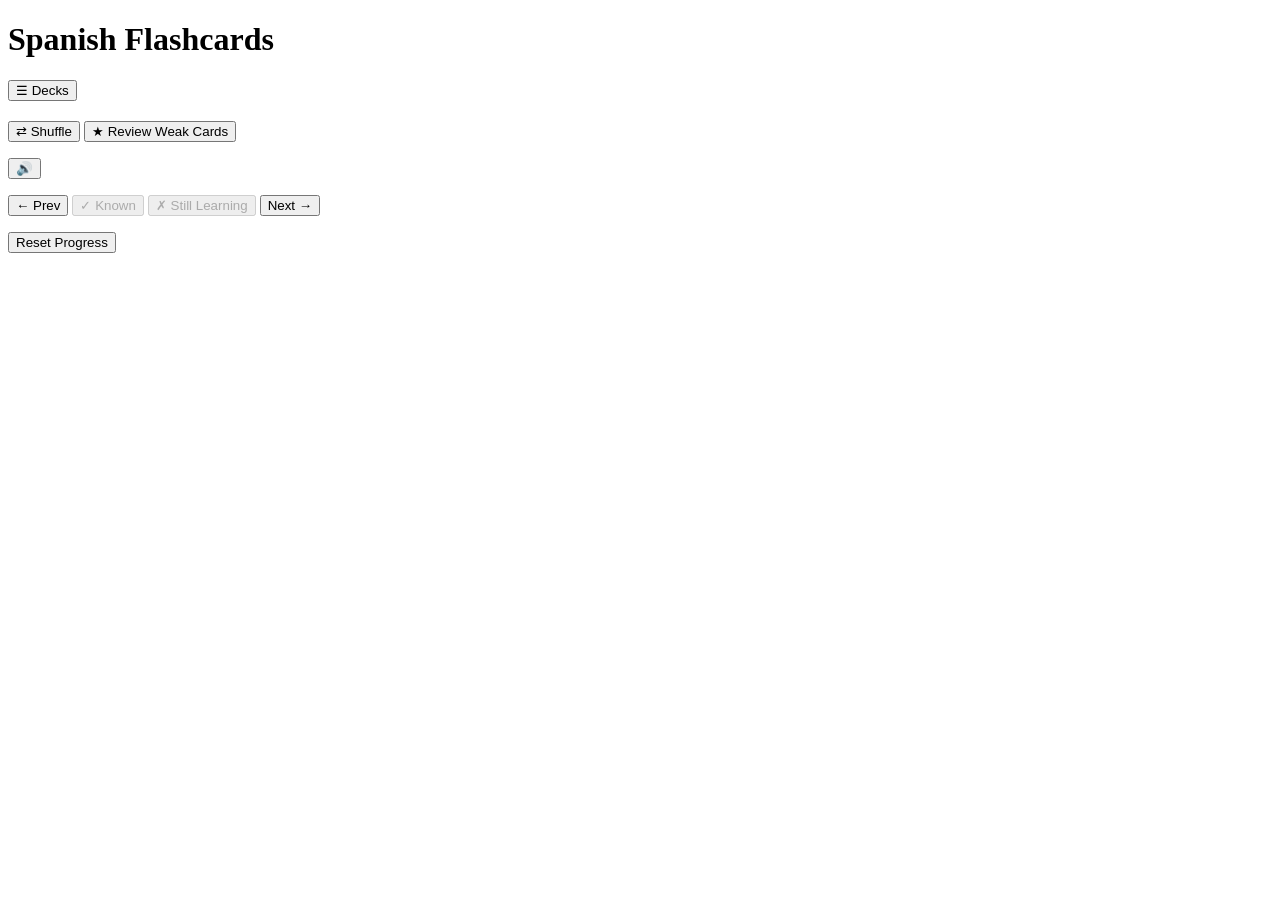
==== index.html @ f6c3987b "Build index.html" ====
<!DOCTYPE html>
<html lang="en">
<head>
  <meta charset="UTF-8">
  <meta name="viewport" content="width=device-width, initial-scale=1.0">
  <title>Spanish Flashcards</title>
  <link rel="stylesheet" href="style.css">
</head>
<body>

  <header class="app-header">
    <h1 class="app-header__title">Spanish Flashcards</h1>
    <button class="btn btn--nav-toggle" id="nav-toggle" aria-expanded="false" aria-controls="navigator">
      ☰ Decks
    </button>
  </header>

  <div class="app-layout">

    <!-- Navigator: category/subcategory tree, built dynamically by app.js -->
    <nav id="navigator" class="nav" aria-label="Deck navigation">
      <!-- Populated by renderNavigator() -->
    </nav>

    <!-- Viewport: active card and all study controls -->
    <main id="viewport" class="viewport">

      <!-- Deck header: title, review button, shuffle toggle -->
      <div class="deck-header">
        <h2 class="deck-header__title" id="deck-title">
          <!-- Populated by activateDeck() -->
        </h2>
        <div class="deck-header__controls">
          <button
            class="btn btn--shuffle"
            id="btn-shuffle"
            aria-pressed="false"
            title="Shuffle cards"
          >
            ⇄ Shuffle
          </button>
          <button
            class="btn btn--review"
            id="btn-review"
            title="No cards marked as Still Learning in this deck"
          >
            ★ Review Weak Cards
          </button>
        </div>
      </div>

      <!-- Review mode label -->
      <div class="review-mode-label" id="review-mode-label" hidden>
        Review Mode
      </div>

      <!-- Flippable card -->
      <div class="card" id="card" role="button" tabindex="0" aria-label="Flashcard — click or press Space to flip">
        <div class="card__inner">
          <div class="card__front">
            <!-- Front text populated by renderCard() -->
            <p class="card__text" id="card-front-text"></p>
            <button class="btn btn--speaker" id="btn-speaker" aria-label="Hear pronunciation" title="Hear pronunciation">
              🔊
            </button>
          </div>
          <div class="card__back">
            <!-- Back text and optional fields populated by renderCard() -->
            <p class="card__text" id="card-back-text"></p>
            <p class="card__example" id="card-example"></p>
            <p class="card__translation" id="card-translation"></p>
          </div>
        </div>
      </div>

      <!-- Controls bar: Prev, Next, Known, Still Learning -->
      <div class="controls" id="controls">
        <button class="btn btn--nav-card" id="btn-prev" aria-label="Previous card">
          ← Prev
        </button>
        <button class="btn btn--known" id="btn-known" disabled aria-label="Mark as known">
          ✓ Known
        </button>
        <button class="btn btn--learning" id="btn-learning" disabled aria-label="Mark as still learning">
          ✗ Still Learning
        </button>
        <button class="btn btn--nav-card" id="btn-next" aria-label="Next card">
          Next →
        </button>
      </div>

      <!-- Progress indicator: "Card N of M" -->
      <p class="progress-indicator" id="progress-indicator" aria-live="polite">
        <!-- Populated by renderProgressIndicator() -->
      </p>

      <!-- Deck complete screen -->
      <div class="deck-complete" id="deck-complete" hidden>
        <p class="deck-complete__message">🎉 Deck complete!</p>
        <div class="deck-complete__actions">
          <button class="btn btn--restart" id="btn-restart">
            ↺ Restart
          </button>
          <button class="btn btn--review-complete" id="btn-review-complete">
            ★ Review Weak Cards
          </button>
        </div>
      </div>

      <!-- Reset Progress button -->
      <div class="reset-area">
        <button class="btn btn--reset" id="btn-reset" title="Clear all progress for all decks">
          Reset Progress
        </button>
      </div>

    </main>

  </div>

  <!-- Error region: shown when cards.json fails to load -->
  <div id="error-message" class="error-message" hidden role="alert">
    <!-- Populated by renderError() -->
  </div>

  <script defer src="app.js"></script>
</body>
</html>
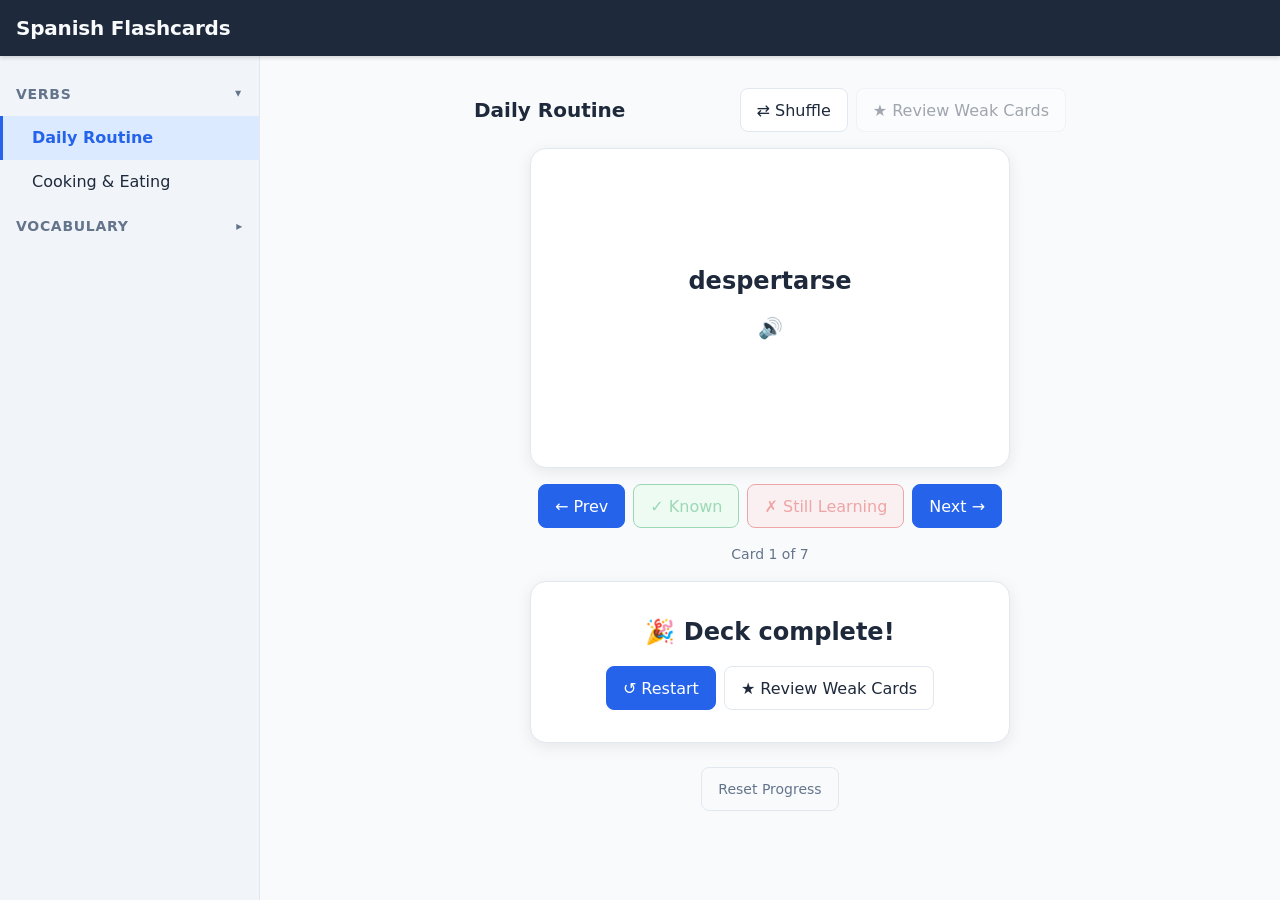
==== commit 9f3204eb: "Complete all tasks" ====
--- a/index.html
+++ b/index.html
@@ -21,6 +21,9 @@
     <nav id="navigator" class="nav" aria-label="Deck navigation">
       <!-- Populated by renderNavigator() -->
     </nav>
+
+    <!-- Mobile nav backdrop overlay -->
+    <div id="nav-backdrop" class="nav-backdrop" aria-hidden="true"></div>
 
     <!-- Viewport: active card and all study controls -->
     <main id="viewport" class="viewport">
--- a/style.css
+++ b/style.css
@@ -0,0 +1,642 @@
+/* ============================================================
+   Spanish Flashcard App — style.css
+   Mobile-first, vanilla CSS, no external dependencies
+   ============================================================ */
+
+/* ------------------------------------------------------------
+   1. Custom Properties (design tokens)
+   ------------------------------------------------------------ */
+:root {
+  /* Colors */
+  --color-primary:   #2563eb;
+  --color-primary-hover: #1d4ed8;
+  --color-bg:        #f8fafc;
+  --color-card:      #ffffff;
+  --color-text:      #1e293b;
+  --color-text-muted:#64748b;
+  --color-known:     #16a34a;
+  --color-known-bg:  #dcfce7;
+  --color-learning:  #dc2626;
+  --color-learning-bg:#fee2e2;
+  --color-border:    #e2e8f0;
+  --color-header-bg: #1e293b;
+  --color-header-text:#f8fafc;
+  --color-nav-bg:    #f1f5f9;
+  --color-nav-active:#dbeafe;
+  --color-overlay:   rgba(0, 0, 0, 0.4);
+
+  /* Spacing */
+  --space-xs:  4px;
+  --space-sm:  8px;
+  --space-md:  16px;
+  --space-lg:  24px;
+  --space-xl:  32px;
+  --space-2xl: 48px;
+
+  /* Radii */
+  --radius-card:   16px;
+  --radius-btn:    8px;
+  --radius-badge:  12px;
+  --radius-sm:     4px;
+
+  /* Typography */
+  --font-base:  system-ui, -apple-system, sans-serif;
+  --text-sm:    0.875rem;
+  --text-base:  1rem;
+  --text-lg:    1.125rem;
+  --text-xl:    1.25rem;
+  --text-2xl:   1.5rem;
+  --text-3xl:   2rem;
+
+  /* Card flip */
+  --flip-duration: 400ms;
+  --card-perspective: 1000px;
+
+  /* Layout */
+  --nav-width: 260px;
+  --header-height: 56px;
+}
+
+/* ------------------------------------------------------------
+   2. Reset & Base
+   ------------------------------------------------------------ */
+*, *::before, *::after {
+  box-sizing: border-box;
+  margin: 0;
+  padding: 0;
+}
+
+html {
+  font-size: 16px; /* base — satisfies Req 12.4 */
+}
+
+body {
+  font-family: var(--font-base);
+  font-size: var(--text-base);
+  color: var(--color-text);
+  background: var(--color-bg);
+  min-height: 100vh;
+  line-height: 1.5;
+}
+
+button {
+  font-family: inherit;
+  font-size: var(--text-base);
+  cursor: pointer;
+  border: none;
+  background: none;
+}
+
+/* ------------------------------------------------------------
+   3. App Header
+   ------------------------------------------------------------ */
+.app-header {
+  position: sticky;
+  top: 0;
+  z-index: 100;
+  display: flex;
+  align-items: center;
+  justify-content: space-between;
+  height: var(--header-height);
+  padding: 0 var(--space-md);
+  background: var(--color-header-bg);
+  color: var(--color-header-text);
+  box-shadow: 0 2px 4px rgba(0,0,0,0.15);
+}
+
+.app-header__title {
+  font-size: var(--text-xl);
+  font-weight: 700;
+  letter-spacing: -0.01em;
+}
+
+/* ------------------------------------------------------------
+   4. App Layout — mobile-first (375px base)
+   ------------------------------------------------------------ */
+.app-layout {
+  display: flex;
+  flex-direction: column;
+  min-height: calc(100vh - var(--header-height));
+}
+
+/* ------------------------------------------------------------
+   5. Navigator — mobile: off-canvas overlay
+   ------------------------------------------------------------ */
+.nav {
+  position: fixed;
+  top: var(--header-height);
+  left: 0;
+  bottom: 0;
+  width: var(--nav-width);
+  background: var(--color-nav-bg);
+  border-right: 1px solid var(--color-border);
+  overflow-y: auto;
+  padding: var(--space-md) 0;
+  z-index: 90;
+
+  /* Hidden off-screen by default on mobile */
+  transform: translateX(-100%);
+  transition: transform 240ms ease;
+}
+
+/* Nav open state (toggled by JS adding .nav--open) */
+.nav--open {
+  transform: translateX(0);
+}
+
+/* Backdrop overlay when nav is open on mobile */
+.nav-backdrop {
+  display: none;
+  position: fixed;
+  inset: 0;
+  background: var(--color-overlay);
+  z-index: 80;
+}
+
+.nav-backdrop--visible {
+  display: block;
+}
+
+/* Category rows */
+.nav__category {
+  padding: var(--space-sm) var(--space-md);
+  font-weight: 600;
+  font-size: var(--text-sm);
+  text-transform: uppercase;
+  letter-spacing: 0.05em;
+  color: var(--color-text-muted);
+  cursor: pointer;
+  display: flex;
+  align-items: center;
+  justify-content: space-between;
+  user-select: none;
+  min-height: 44px; /* touch target */
+}
+
+.nav__category::after {
+  content: '▸';
+  font-size: 0.75rem;
+  transition: transform 200ms ease;
+}
+
+.nav__category--open::after {
+  transform: rotate(90deg);
+}
+
+/* Subcategory list — hidden until category is open */
+.nav__subcategory-list {
+  display: none;
+  list-style: none;
+}
+
+.nav__category--open + .nav__subcategory-list {
+  display: block;
+}
+
+/* Subcategory rows */
+.nav__subcategory {
+  display: flex;
+  align-items: center;
+  justify-content: space-between;
+  padding: var(--space-sm) var(--space-md) var(--space-sm) var(--space-xl);
+  font-size: var(--text-base);
+  color: var(--color-text);
+  cursor: pointer;
+  min-height: 44px; /* touch target */
+  transition: background 150ms ease;
+}
+
+.nav__subcategory:hover {
+  background: var(--color-border);
+}
+
+.nav__subcategory--active {
+  background: var(--color-nav-active);
+  color: var(--color-primary);
+  font-weight: 600;
+  border-left: 3px solid var(--color-primary);
+  padding-left: calc(var(--space-xl) - 3px);
+}
+
+/* Badge group inside nav subcategory */
+.nav__badges {
+  display: flex;
+  gap: var(--space-xs);
+  flex-shrink: 0;
+}
+
+/* ------------------------------------------------------------
+   6. Badges
+   ------------------------------------------------------------ */
+.badge {
+  display: inline-flex;
+  align-items: center;
+  justify-content: center;
+  min-width: 22px;
+  height: 20px;
+  padding: 0 var(--space-xs);
+  border-radius: var(--radius-badge);
+  font-size: 0.75rem;
+  font-weight: 600;
+  line-height: 1;
+}
+
+.badge--known {
+  background: var(--color-known-bg);
+  color: var(--color-known);
+}
+
+.badge--learning {
+  background: var(--color-learning-bg);
+  color: var(--color-learning);
+}
+
+/* ------------------------------------------------------------
+   7. Viewport — main study area
+   ------------------------------------------------------------ */
+.viewport {
+  flex: 1;
+  display: flex;
+  flex-direction: column;
+  align-items: center;
+  padding: var(--space-lg) var(--space-md);
+  gap: var(--space-md);
+  max-width: 640px;
+  width: 100%;
+  margin: 0 auto;
+}
+
+/* ------------------------------------------------------------
+   8. Deck Header
+   ------------------------------------------------------------ */
+.deck-header {
+  width: 100%;
+  display: flex;
+  flex-direction: column;
+  gap: var(--space-sm);
+  align-items: flex-start;
+}
+
+.deck-header__title {
+  font-size: var(--text-xl);
+  font-weight: 700;
+  color: var(--color-text);
+}
+
+.deck-header__controls {
+  display: flex;
+  gap: var(--space-sm);
+  flex-wrap: wrap;
+}
+
+/* Review mode label */
+.review-mode-label {
+  width: 100%;
+  text-align: center;
+  font-size: var(--text-sm);
+  font-weight: 600;
+  color: var(--color-primary);
+  background: var(--color-nav-active);
+  border: 1px solid var(--color-primary);
+  border-radius: var(--radius-sm);
+  padding: var(--space-xs) var(--space-sm);
+}
+
+/* ------------------------------------------------------------
+   9. Card — 3D flip
+   ------------------------------------------------------------ */
+.card {
+  width: 100%;
+  max-width: 480px;
+  aspect-ratio: 3 / 2;
+  perspective: var(--card-perspective); /* Req 4.3 */
+  cursor: pointer;
+  outline: none;
+}
+
+.card:focus-visible {
+  outline: 3px solid var(--color-primary);
+  outline-offset: 4px;
+  border-radius: var(--radius-card);
+}
+
+.card__inner {
+  position: relative;
+  width: 100%;
+  height: 100%;
+  transform-style: preserve-3d;           /* Req 4.3 */
+  transition: transform var(--flip-duration) ease; /* 400ms — within 300–500ms range, Req 4.4 */
+  border-radius: var(--radius-card);
+}
+
+/* Flipped state */
+.card--flipped .card__inner {
+  transform: rotateY(180deg);
+}
+
+.card__front,
+.card__back {
+  position: absolute;
+  inset: 0;
+  display: flex;
+  flex-direction: column;
+  align-items: center;
+  justify-content: center;
+  gap: var(--space-sm);
+  padding: var(--space-lg);
+  background: var(--color-card);
+  border-radius: var(--radius-card);
+  border: 1px solid var(--color-border);
+  box-shadow: 0 4px 16px rgba(0,0,0,0.08);
+  backface-visibility: hidden;            /* Req 4.3 */
+  -webkit-backface-visibility: hidden;
+  overflow: hidden;
+}
+
+.card__back {
+  transform: rotateY(180deg);             /* Req 4.3 */
+}
+
+.card__text {
+  font-size: var(--text-2xl);
+  font-weight: 700;
+  text-align: center;
+  color: var(--color-text);
+  line-height: 1.3;
+}
+
+.card__example {
+  font-size: var(--text-base);
+  color: var(--color-text-muted);
+  text-align: center;
+  font-style: italic;
+}
+
+.card__translation {
+  font-size: var(--text-sm);
+  color: var(--color-text-muted);
+  text-align: center;
+}
+
+/* ------------------------------------------------------------
+   10. Controls Bar
+   ------------------------------------------------------------ */
+.controls {
+  display: flex;
+  gap: var(--space-sm);
+  flex-wrap: wrap;
+  justify-content: center;
+  width: 100%;
+}
+
+/* ------------------------------------------------------------
+   11. Buttons — base + variants
+   ------------------------------------------------------------ */
+.btn {
+  display: inline-flex;
+  align-items: center;
+  justify-content: center;
+  gap: var(--space-xs);
+  min-width: 44px;   /* Req 12.3 */
+  min-height: 44px;  /* Req 12.3 */
+  padding: var(--space-sm) var(--space-md);
+  border-radius: var(--radius-btn);
+  font-size: var(--text-base);
+  font-weight: 500;
+  border: 1px solid var(--color-border);
+  background: var(--color-card);
+  color: var(--color-text);
+  transition: background 150ms ease, color 150ms ease, border-color 150ms ease, opacity 150ms ease;
+  white-space: nowrap;
+}
+
+.btn:hover:not(:disabled) {
+  background: var(--color-border);
+}
+
+.btn:focus-visible {
+  outline: 3px solid var(--color-primary);
+  outline-offset: 2px;
+}
+
+/* Nav toggle (hamburger) — header */
+.btn--nav-toggle {
+  background: transparent;
+  border-color: rgba(255,255,255,0.3);
+  color: var(--color-header-text);
+}
+
+.btn--nav-toggle:hover {
+  background: rgba(255,255,255,0.1);
+}
+
+/* Card nav (Prev / Next) */
+.btn--nav-card {
+  background: var(--color-primary);
+  border-color: var(--color-primary);
+  color: #fff;
+}
+
+.btn--nav-card:hover:not(:disabled) {
+  background: var(--color-primary-hover);
+  border-color: var(--color-primary-hover);
+}
+
+/* Known */
+.btn--known {
+  background: var(--color-known-bg);
+  border-color: var(--color-known);
+  color: var(--color-known);
+}
+
+.btn--known:hover:not(:disabled) {
+  background: var(--color-known);
+  color: #fff;
+}
+
+/* Still Learning */
+.btn--learning {
+  background: var(--color-learning-bg);
+  border-color: var(--color-learning);
+  color: var(--color-learning);
+}
+
+.btn--learning:hover:not(:disabled) {
+  background: var(--color-learning);
+  color: #fff;
+}
+
+/* Shuffle toggle */
+.btn--shuffle {
+  background: var(--color-card);
+  border-color: var(--color-border);
+}
+
+.btn--shuffle[aria-pressed="true"] {
+  background: var(--color-primary);
+  border-color: var(--color-primary);
+  color: #fff;
+}
+
+/* Review Weak Cards */
+.btn--review,
+.btn--review-complete {
+  background: var(--color-card);
+  border-color: var(--color-border);
+}
+
+.btn--review:hover:not(:disabled),
+.btn--review-complete:hover:not(:disabled) {
+  background: var(--color-nav-active);
+  border-color: var(--color-primary);
+  color: var(--color-primary);
+}
+
+/* Speaker */
+.btn--speaker {
+  background: transparent;
+  border: none;
+  font-size: var(--text-xl);
+  padding: var(--space-xs);
+  min-width: 44px;
+  min-height: 44px;
+}
+
+/* Restart */
+.btn--restart {
+  background: var(--color-primary);
+  border-color: var(--color-primary);
+  color: #fff;
+}
+
+.btn--restart:hover:not(:disabled) {
+  background: var(--color-primary-hover);
+}
+
+/* Reset Progress */
+.btn--reset {
+  background: transparent;
+  border-color: var(--color-border);
+  color: var(--color-text-muted);
+  font-size: var(--text-sm);
+}
+
+.btn--reset:hover:not(:disabled) {
+  border-color: var(--color-learning);
+  color: var(--color-learning);
+}
+
+/* Disabled state — Req 9.4 */
+.btn--disabled,
+.btn:disabled {
+  opacity: 0.4;
+  cursor: not-allowed;
+  pointer-events: none;
+}
+
+/* Hide speaker when SpeechSynthesis unavailable — Req 10.3 */
+body.no-speech .btn--speaker {
+  display: none;
+}
+
+/* ------------------------------------------------------------
+   12. Progress Indicator
+   ------------------------------------------------------------ */
+.progress-indicator {
+  font-size: var(--text-sm);
+  color: var(--color-text-muted);
+  text-align: center;
+}
+
+/* ------------------------------------------------------------
+   13. Deck Complete Screen
+   ------------------------------------------------------------ */
+.deck-complete {
+  display: flex;
+  flex-direction: column;
+  align-items: center;
+  gap: var(--space-md);
+  padding: var(--space-xl);
+  background: var(--color-card);
+  border: 1px solid var(--color-border);
+  border-radius: var(--radius-card);
+  box-shadow: 0 4px 16px rgba(0,0,0,0.08);
+  width: 100%;
+  max-width: 480px;
+  text-align: center;
+}
+
+.deck-complete__message {
+  font-size: var(--text-2xl);
+  font-weight: 700;
+}
+
+.deck-complete__actions {
+  display: flex;
+  gap: var(--space-sm);
+  flex-wrap: wrap;
+  justify-content: center;
+}
+
+/* ------------------------------------------------------------
+   14. Reset Area
+   ------------------------------------------------------------ */
+.reset-area {
+  width: 100%;
+  display: flex;
+  justify-content: center;
+  padding-top: var(--space-sm);
+}
+
+/* ------------------------------------------------------------
+   15. Error Message
+   ------------------------------------------------------------ */
+.error-message {
+  max-width: 480px;
+  margin: var(--space-2xl) auto;
+  padding: var(--space-lg);
+  background: var(--color-learning-bg);
+  border: 1px solid var(--color-learning);
+  border-radius: var(--radius-card);
+  color: var(--color-learning);
+  font-size: var(--text-base);
+  text-align: center;
+}
+
+/* ------------------------------------------------------------
+   16. Desktop layout — @media (min-width: 768px)
+   ------------------------------------------------------------ */
+@media (min-width: 768px) {
+  /* Nav becomes a persistent sidebar — Req 12.5 */
+  .nav {
+    position: sticky;
+    top: var(--header-height);
+    height: calc(100vh - var(--header-height));
+    transform: translateX(0); /* always visible */
+    flex-shrink: 0;
+    width: var(--nav-width);
+  }
+
+  /* Hide the hamburger toggle on desktop */
+  .btn--nav-toggle {
+    display: none;
+  }
+
+  /* Side-by-side layout */
+  .app-layout {
+    flex-direction: row;
+    align-items: flex-start;
+  }
+
+  /* Viewport fills remaining space */
+  .viewport {
+    padding: var(--space-xl) var(--space-lg);
+  }
+
+  /* Deck header goes horizontal */
+  .deck-header {
+    flex-direction: row;
+    align-items: center;
+    justify-content: space-between;
+  }
+}
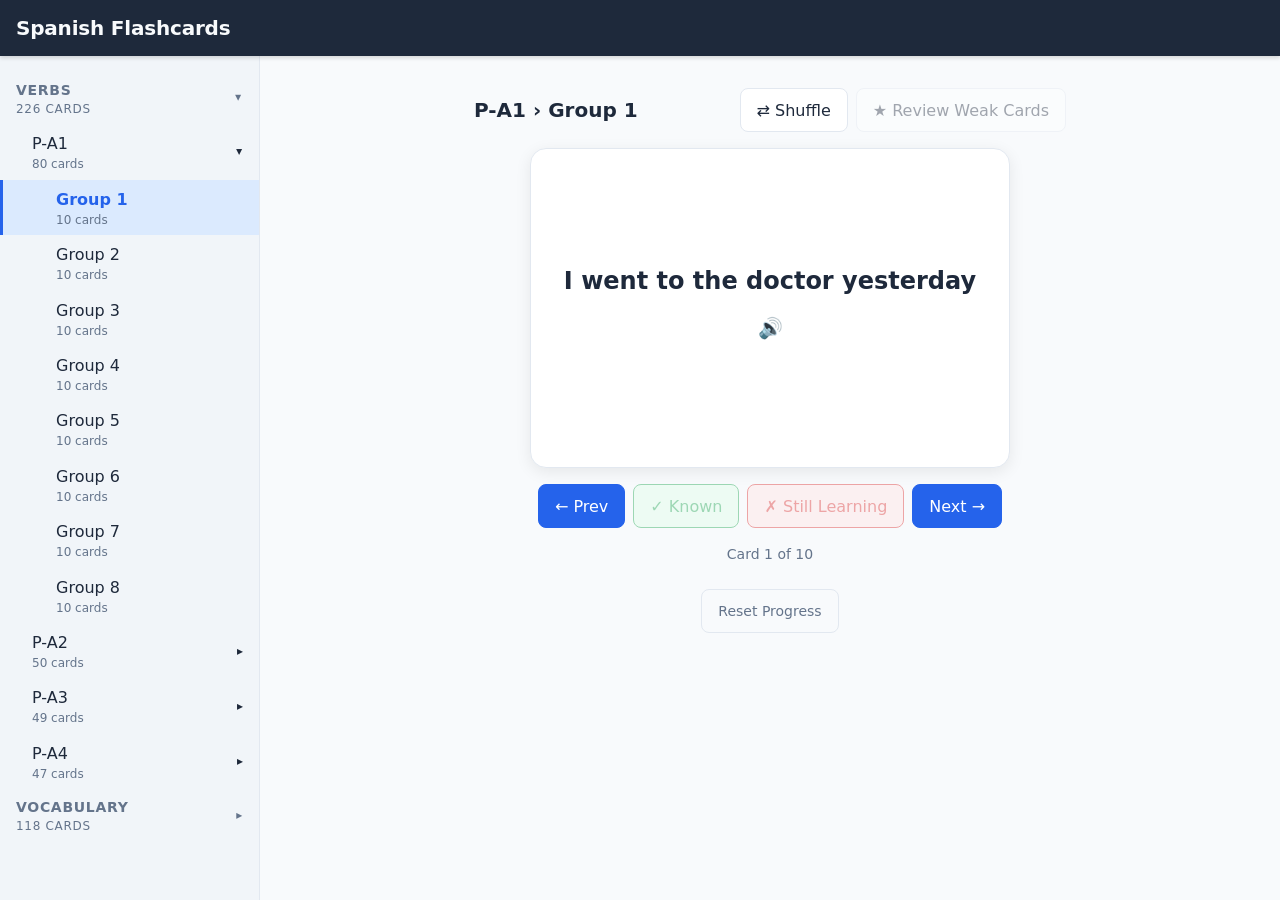
==== commit 9732d230: "Add P-A3/P-A4 decks, collapsible nav groups, front example field, remove deck complete screen" ====
--- a/index.html
+++ b/index.html
@@ -63,6 +63,7 @@
           <div class="card__front">
             <!-- Front text populated by renderCard() -->
             <p class="card__text" id="card-front-text"></p>
+            <p class="card__front-example" id="card-front-example"></p>
             <button class="btn btn--speaker" id="btn-speaker" aria-label="Hear pronunciation" title="Hear pronunciation">
               🔊
             </button>
@@ -97,19 +98,6 @@
         <!-- Populated by renderProgressIndicator() -->
       </p>
 
-      <!-- Deck complete screen -->
-      <div class="deck-complete" id="deck-complete" hidden>
-        <p class="deck-complete__message">🎉 Deck complete!</p>
-        <div class="deck-complete__actions">
-          <button class="btn btn--restart" id="btn-restart">
-            ↺ Restart
-          </button>
-          <button class="btn btn--review-complete" id="btn-review-complete">
-            ★ Review Weak Cards
-          </button>
-        </div>
-      </div>
-
       <!-- Reset Progress button -->
       <div class="reset-area">
         <button class="btn btn--reset" id="btn-reset" title="Clear all progress for all decks">
--- a/style.css
+++ b/style.css
@@ -196,7 +196,7 @@
 /* Subcategory rows */
 .nav__subcategory {
   display: flex;
-  align-items: center;
+  align-items: flex-start;
   justify-content: space-between;
   padding: var(--space-sm) var(--space-md) var(--space-sm) var(--space-xl);
   font-size: var(--text-base);
@@ -210,6 +210,15 @@
   background: var(--color-border);
 }
 
+/* Don't apply hover background to the whole expandable wrapper — only its header row */
+.nav__subcategory--expandable:hover {
+  background: none;
+}
+
+.nav__subcategory--expandable > .nav__label:hover {
+  background: var(--color-border);
+}
+
 .nav__subcategory--active {
   background: var(--color-nav-active);
   color: var(--color-primary);
@@ -218,11 +227,96 @@
   padding-left: calc(var(--space-xl) - 3px);
 }
 
+/* Expandable subcategory (main sections like P-A1-1) */
+.nav__subcategory--expandable {
+  flex-direction: column;  /* stack: header row on top, subdeck list below */
+  align-items: stretch;
+  padding: 0;              /* padding moved to the inner header row */
+}
+
+/* Inner header row for expandable items (holds the label + arrow) */
+.nav__subcategory--expandable > .nav__label {
+  display: flex;
+  flex-direction: column;
+  padding: var(--space-sm) var(--space-md) var(--space-sm) var(--space-xl);
+  min-height: 44px;
+  justify-content: center;
+  position: relative;
+}
+
+.nav__subcategory--expandable > .nav__label::after {
+  content: '▸';
+  font-size: 0.75rem;
+  transition: transform 200ms ease;
+  position: absolute;
+  right: var(--space-md);
+  top: 50%;
+  transform: translateY(-50%);
+}
+
+.nav__subcategory--open > .nav__label::after {
+  transform: translateY(-50%) rotate(90deg);
+}
+
+/* Sub-deck list (for groups within sections) */
+.nav__subdeck-list {
+  display: none;
+  list-style: none;
+}
+
+.nav__subcategory--open .nav__subdeck-list {
+  display: block;
+}
+
+/* Sub-deck rows (Group 1, Group 2, etc.) — indented one level deeper than sections */
+.nav__subdeck {
+  display: flex;
+  align-items: flex-start;
+  justify-content: space-between;
+  padding: var(--space-sm) var(--space-md) var(--space-sm) calc(var(--space-xl) + var(--space-lg));
+  font-size: var(--text-base);
+  color: var(--color-text);
+  cursor: pointer;
+  min-height: 44px; /* touch target */
+  transition: background 150ms ease;
+}
+
+.nav__subdeck:hover {
+  background: var(--color-border);
+}
+
+.nav__subdeck--active {
+  background: var(--color-nav-active);
+  color: var(--color-primary);
+  font-weight: 600;
+  border-left: 3px solid var(--color-primary);
+  padding-left: calc(var(--space-xl) + var(--space-lg) - 3px);
+}
+
 /* Badge group inside nav subcategory */
 .nav__badges {
   display: flex;
   gap: var(--space-xs);
   flex-shrink: 0;
+  padding-top: 2px; /* nudge badges to align with the name text */
+}
+
+/* Label wrapper — stacks name above count */
+.nav__label {
+  display: flex;
+  flex-direction: column;
+  align-items: flex-start;
+  gap: 1px;
+  min-width: 0;
+  flex: 1; /* take available space, leaving room for the arrow */
+}
+
+/* Card count label beneath subcategory and category names */
+.nav__count {
+  font-size: 0.75rem;
+  color: var(--color-text-muted);
+  font-weight: 400;
+  line-height: 1.2;
 }
 
 /* ------------------------------------------------------------
@@ -366,6 +460,13 @@
 }
 
 .card__example {
+  font-size: var(--text-base);
+  color: var(--color-text-muted);
+  text-align: center;
+  font-style: italic;
+}
+
+.card__front-example {
   font-size: var(--text-base);
   color: var(--color-text-muted);
   text-align: center;
@@ -549,36 +650,6 @@
 }
 
 /* ------------------------------------------------------------
-   13. Deck Complete Screen
-   ------------------------------------------------------------ */
-.deck-complete {
-  display: flex;
-  flex-direction: column;
-  align-items: center;
-  gap: var(--space-md);
-  padding: var(--space-xl);
-  background: var(--color-card);
-  border: 1px solid var(--color-border);
-  border-radius: var(--radius-card);
-  box-shadow: 0 4px 16px rgba(0,0,0,0.08);
-  width: 100%;
-  max-width: 480px;
-  text-align: center;
-}
-
-.deck-complete__message {
-  font-size: var(--text-2xl);
-  font-weight: 700;
-}
-
-.deck-complete__actions {
-  display: flex;
-  gap: var(--space-sm);
-  flex-wrap: wrap;
-  justify-content: center;
-}
-
-/* ------------------------------------------------------------
    14. Reset Area
    ------------------------------------------------------------ */
 .reset-area {
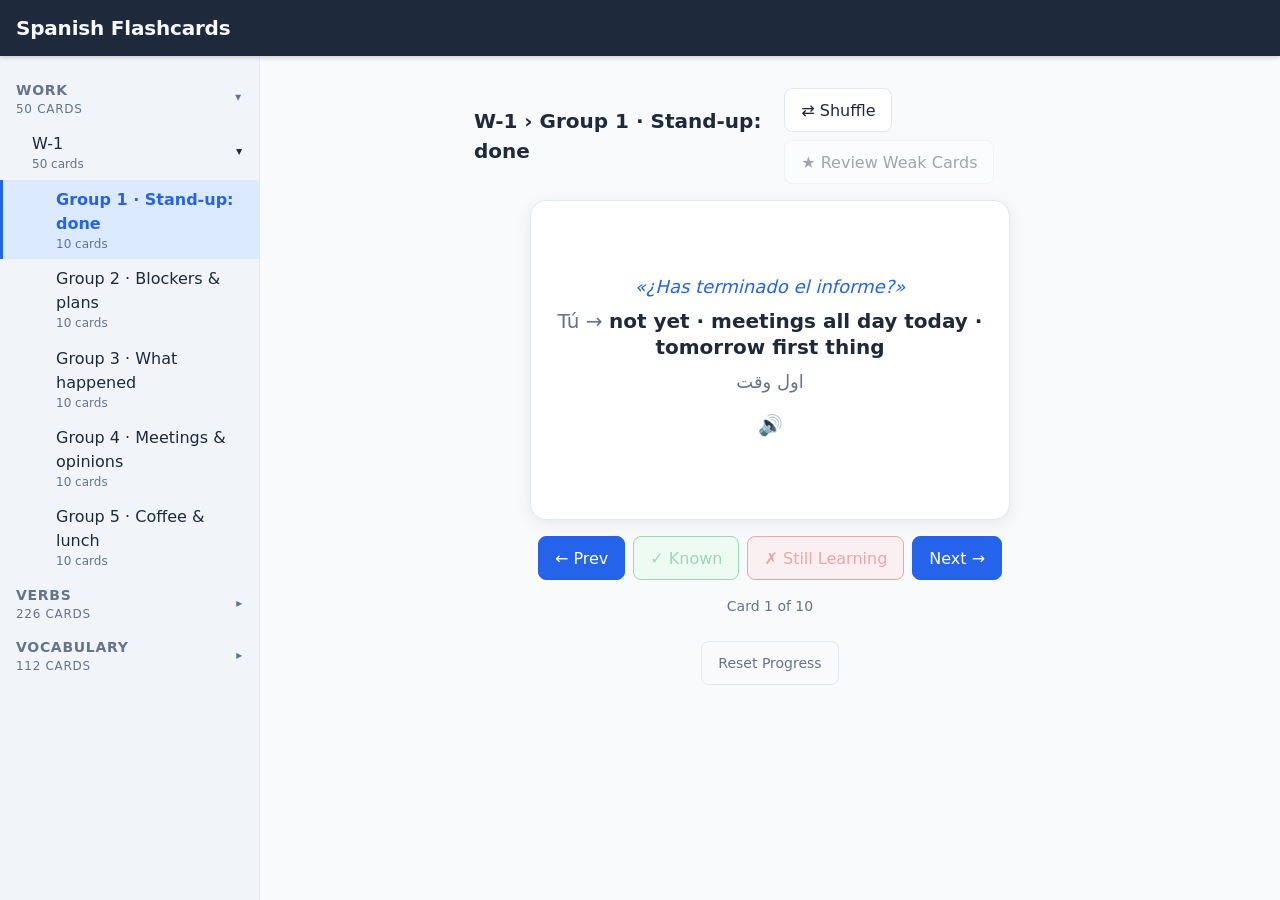
==== commit 9e0bab65: "Fix card errors, add W-1 office deck, Spanish audio and stable progress Content - Correct 55 cards i" ====
--- a/index.html
+++ b/index.html
@@ -4,7 +4,7 @@
   <meta charset="UTF-8">
   <meta name="viewport" content="width=device-width, initial-scale=1.0">
   <title>Spanish Flashcards</title>
-  <link rel="stylesheet" href="style.css">
+  <link rel="stylesheet" href="style.css?v=2">
 </head>
 <body>
 
@@ -62,9 +62,11 @@
         <div class="card__inner">
           <div class="card__front">
             <!-- Front text populated by renderCard() -->
+            <p class="card__context" id="card-context" lang="es" hidden></p>
             <p class="card__text" id="card-front-text"></p>
             <p class="card__front-example" id="card-front-example"></p>
-            <button class="btn btn--speaker" id="btn-speaker" aria-label="Hear pronunciation" title="Hear pronunciation">
+            <p class="card__fa" id="card-front-fa" lang="fa" dir="rtl" hidden></p>
+            <button class="btn btn--speaker" id="btn-speaker" data-face="front" aria-label="Hear the Spanish" title="Hear the Spanish">
               🔊
             </button>
           </div>
@@ -73,6 +75,10 @@
             <p class="card__text" id="card-back-text"></p>
             <p class="card__example" id="card-example"></p>
             <p class="card__translation" id="card-translation"></p>
+            <ul class="card__fa-list" id="card-back-fa" hidden></ul>
+            <button class="btn btn--speaker" id="btn-speaker-back" data-face="back" aria-label="Hear the Spanish answer" title="Hear the Spanish answer">
+              🔊
+            </button>
           </div>
         </div>
       </div>
@@ -114,6 +120,6 @@
     <!-- Populated by renderError() -->
   </div>
 
-  <script defer src="app.js"></script>
+  <script defer src="app.js?v=2"></script>
 </body>
 </html>
--- a/style.css
+++ b/style.css
@@ -18,6 +18,8 @@
   --color-known-bg:  #dcfce7;
   --color-learning:  #dc2626;
   --color-learning-bg:#fee2e2;
+  --color-due:       #b45309;
+  --color-due-bg:    #fef3c7;
   --color-border:    #e2e8f0;
   --color-header-bg: #1e293b;
   --color-header-text:#f8fafc;
@@ -345,6 +347,17 @@
   color: var(--color-learning);
 }
 
+/* Group due for review (spaced practice hint) */
+.badge--due {
+  background: var(--color-due-bg);
+  color: var(--color-due);
+}
+
+.nav__due {
+  color: var(--color-due);
+  font-weight: 600;
+}
+
 /* ------------------------------------------------------------
    7. Viewport — main study area
    ------------------------------------------------------------ */
@@ -402,7 +415,6 @@
 .card {
   width: 100%;
   max-width: 480px;
-  aspect-ratio: 3 / 2;
   perspective: var(--card-perspective); /* Req 4.3 */
   cursor: pointer;
   outline: none;
@@ -414,10 +426,12 @@
   border-radius: var(--radius-card);
 }
 
+/* Both faces share one grid cell, so the card keeps a 3:2 shape for short
+   content but grows to fit the longer face instead of clipping it */
 .card__inner {
-  position: relative;
+  display: grid;
   width: 100%;
-  height: 100%;
+  aspect-ratio: 3 / 2;
   transform-style: preserve-3d;           /* Req 4.3 */
   transition: transform var(--flip-duration) ease; /* 400ms — within 300–500ms range, Req 4.4 */
   border-radius: var(--radius-card);
@@ -430,8 +444,7 @@
 
 .card__front,
 .card__back {
-  position: absolute;
-  inset: 0;
+  grid-area: 1 / 1;
   display: flex;
   flex-direction: column;
   align-items: center;
@@ -444,7 +457,6 @@
   box-shadow: 0 4px 16px rgba(0,0,0,0.08);
   backface-visibility: hidden;            /* Req 4.3 */
   -webkit-backface-visibility: hidden;
-  overflow: hidden;
 }
 
 .card__back {
@@ -477,6 +489,42 @@
   font-size: var(--text-sm);
   color: var(--color-text-muted);
   text-align: center;
+}
+
+/* Dialogue cards: a colleague's line in Spanish, then what you want to say */
+.card__context {
+  font-size: var(--text-lg);
+  font-style: italic;
+  color: var(--color-primary);
+  text-align: center;
+}
+
+.card--dialogue .card__front .card__text {
+  font-size: var(--text-xl);
+}
+
+.card--dialogue .card__front .card__text::before {
+  content: 'Tú → ';
+  color: var(--color-text-muted);
+  font-weight: 500;
+}
+
+/* Persian equivalents of key expressions */
+.card__fa {
+  font-size: var(--text-lg);
+  color: var(--color-text-muted);
+  text-align: center;
+}
+
+.card__fa-list {
+  list-style: none;
+  font-size: var(--text-sm);
+  color: var(--color-text-muted);
+  text-align: center;
+}
+
+.card__fa-list [lang="fa"] {
+  font-size: var(--text-base);
 }
 
 /* ------------------------------------------------------------
@@ -637,6 +685,11 @@
 
 /* Hide speaker when SpeechSynthesis unavailable — Req 10.3 */
 body.no-speech .btn--speaker {
+  display: none;
+}
+
+/* .btn sets display, which would otherwise override the hidden attribute */
+.btn[hidden] {
   display: none;
 }
 
